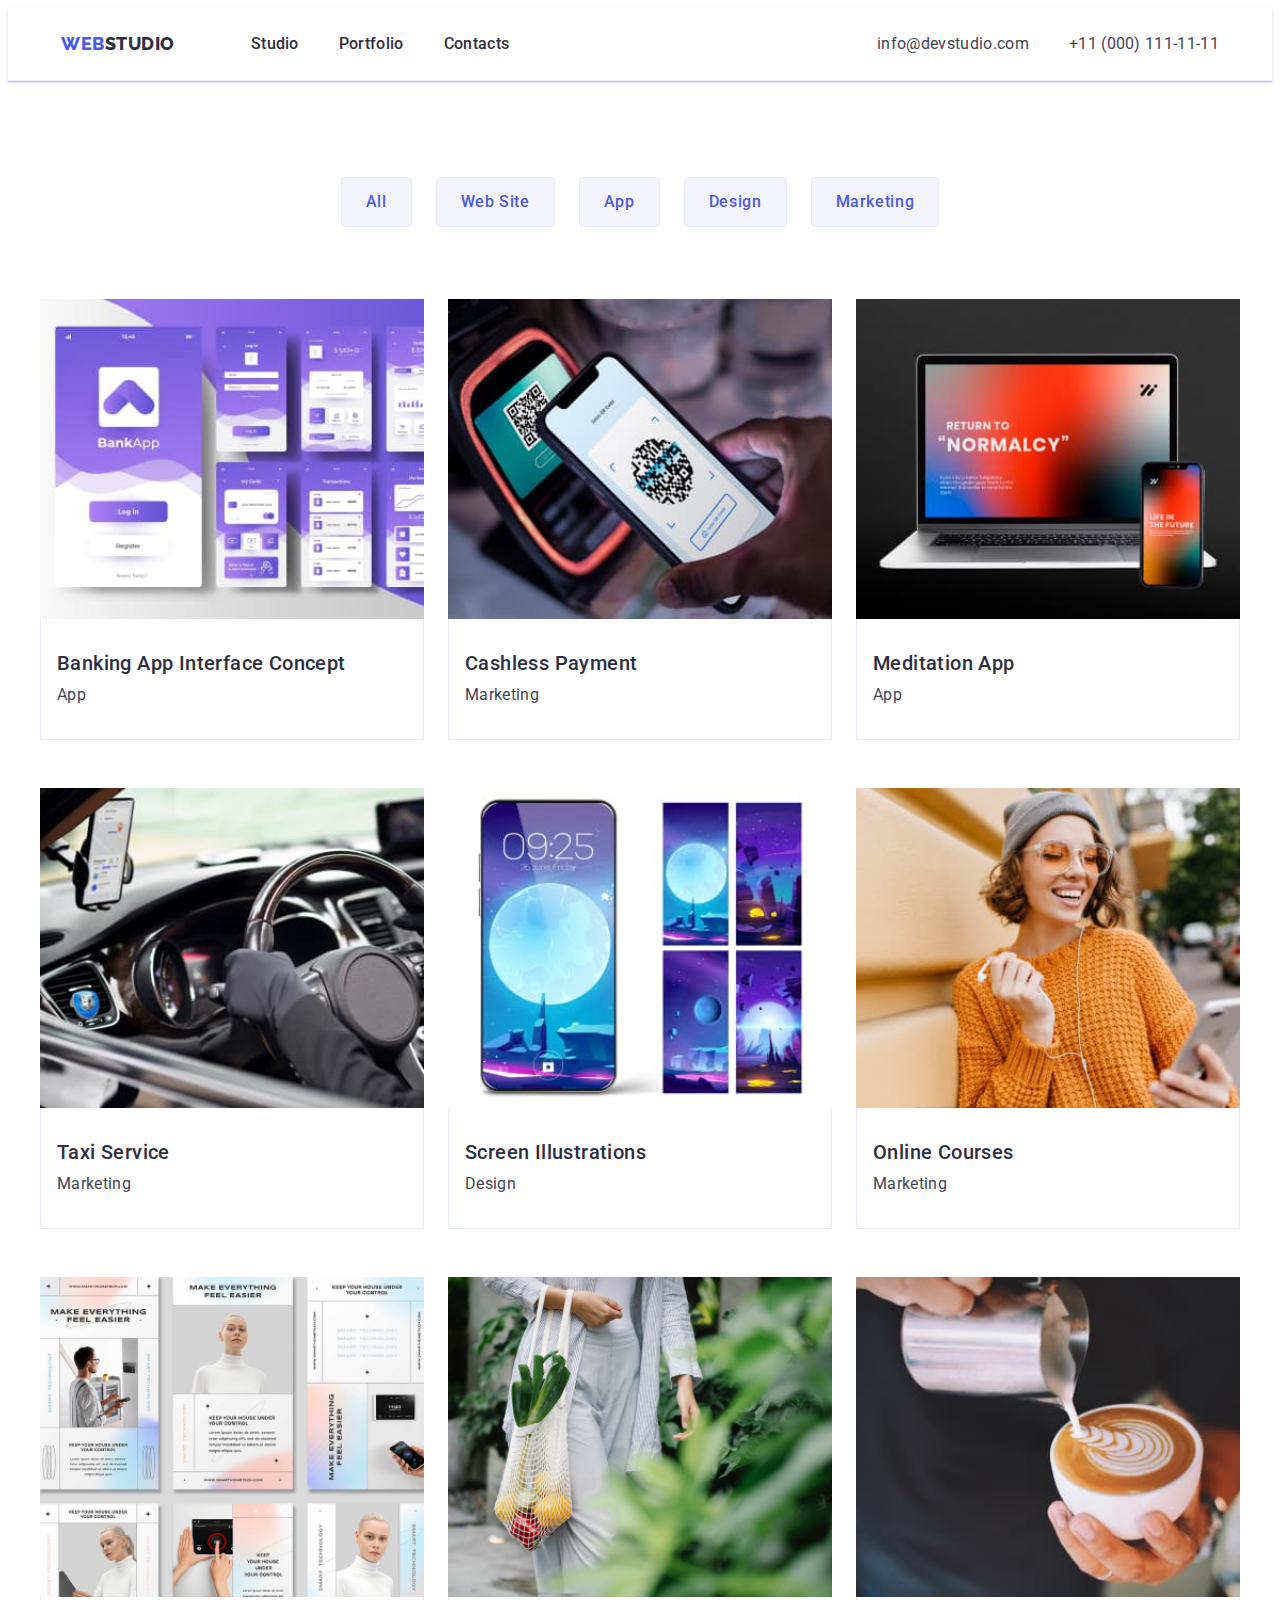
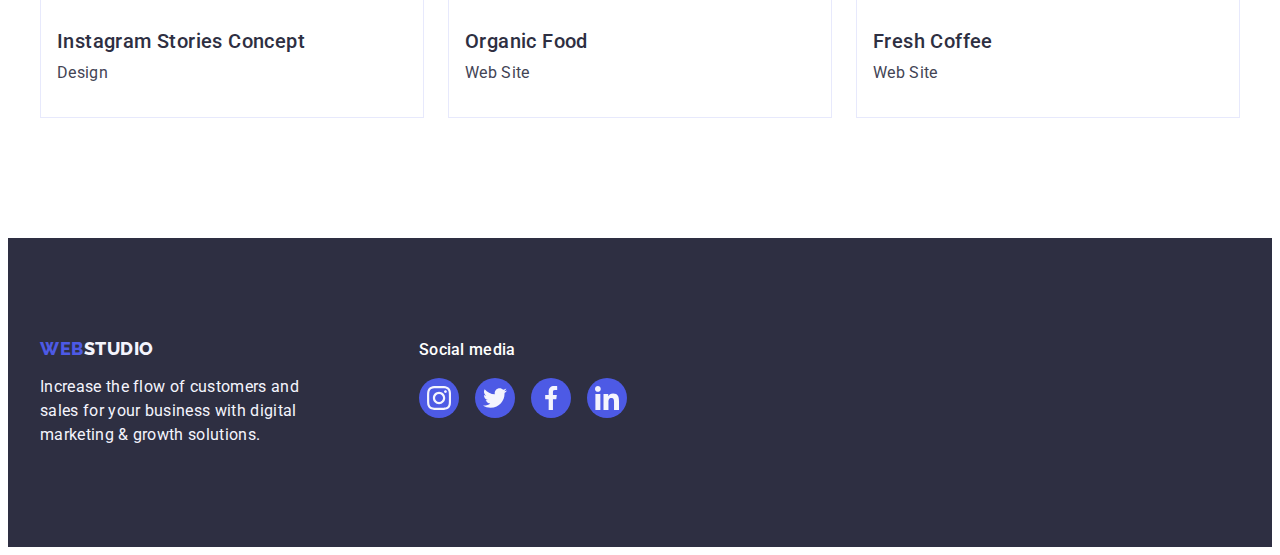
==== portfolio.html @ d41ec76f "new rep" ====
<!DOCTYPE html>
<html lang="en">
  <head>
    <meta charset="UTF-8" />
    <meta http-equiv="X-UA-Compatible" content="IE=edge" />
    <meta name="viewport" content="width=device-width, initial-scale=1.0" />
    <title>Portfolio</title>
    <link rel="preconnect" href="https://fonts.googleapis.com" />
    <link rel="preconnect" href="https://fonts.gstatic.com" crossorigin />
    <link
      href="https://fonts.googleapis.com/css2?family=Raleway:wght@800&family=Roboto:wght@400;500;700&display=swap"
      rel="stylesheet"
    />
    <link
      rel="stylesheet"
      href="https://cdnjs.cloudflare.com/ajax/libs/modern-normalize/2.0.0/modern-normalize.min.css"
      integrity="sha512-4xo8blKMVCiXpTaLzQSLSw3KFOVPWhm/TRtuPVc4WG6kUgjH6J03IBuG7JZPkcWMxJ5huwaBpOpnwYElP/m6wg=="
      crossorigin="anonymous"
      referrerpolicy="no-referrer"
    />
    <link rel="stylesheet" href="./css/styles.css" />
  </head>
  <body>
    <header class="header">
      <div class="container header-container">
        <nav class="nav">
          <a class="header-logo link" href="./index.html"
            >Web<span class="header-logo-text">Studio</span></a
          >
          <ul class="nav-list list">
            <li class="nav-item">
              <a class="nav-link link" href="./index.html">Studio</a>
            </li>
            <li class="nav-item">
              <a class="nav-link link" href="./portfolio.html">Portfolio</a>
            </li>
            <li class="nav-item">
              <a class="nav-link link" href="">Contacts</a>
            </li>
          </ul>
        </nav>
        <address class="header-address">
          <ul class="header-contacts list">
            <li class="nav-item">
              <a class="nav-contact link" href="mailto:info@devstudio.com"
                >info@devstudio.com</a
              >
            </li>
            <li class="nav-item">
              <a class="nav-contact link" href="tel:+110001111111"
                >+11 (000) 111-11-11</a
              >
            </li>
          </ul>
        </address>
      </div>
    </header>

    <main>
      <section class="portfolio">
        <div class="container">
          <h1 class="title-main" hidden>Portfolio</h1>
          <!--Прихований заголовок-->
          <!-- FILTERS -->
          <ul class="filters-list list">
            <li class="filers-item">
              <button class="filters-button" type="button">All</button>
            </li>
            <li>
              <button class="filters-button" type="button">Web Site</button>
            </li>
            <li>
              <button class="filters-button" type="button">App</button>
            </li>
            <li>
              <button class="filters-button" type="button">Design</button>
            </li>
            <li>
              <button class="filters-button" type="button">Marketing</button>
            </li>
          </ul>

          <!-- PORTFOLIO SECTION -->
          <ul class="portfolio-list list">
            <li class="portfolio-item">
              <a class="portfolio-link link" href="">
                <img
                  src="./images/portfolio/banking-app-img.jpg"
                  alt="Banking App Interface Concept
 image"
                  width="360"
                  height="300"
                  class="portfolio-pic"
                />
                <div class="portfolio-text">
                  <h2 class="portfolio-subtitle">
                    Banking App Interface Concept
                  </h2>
                  <p class="item-description">App</p>
                </div>
              </a>
            </li>

            <li class="portfolio-item">
              <a class="portfolio-link link" href="">
                <img
                  src="./images/portfolio/cashless-img.jpg"
                  alt="Cashless Payments image"
                  width="360"
                  height="300"
                  class="portfolio-pic"
                />
                <div class="portfolio-text">
                  <h2 class="portfolio-subtitle">Cashless Payment</h2>
                  <p class="item-description">Marketing</p>
                </div>
              </a>
            </li>
            <li class="portfolio-item">
              <a class="portfolio-link link" href="">
                <img
                  src="./images/portfolio/meditation-img.jpg"
                  alt="Meditation App image"
                  width="360"
                  height="300"
                  class="portfolio-pic"
                />
                <div class="portfolio-text">
                  <h2 class="portfolio-subtitle">Meditation App</h2>
                  <p class="item-description">App</p>
                </div>
              </a>
            </li>

            <!-- PORTFOLIO SECTION 2 -->

            <li class="portfolio-item">
              <a class="portfolio-link link" href="">
                <img
                  src="./images/portfolio/taxi-img.jpg"
                  alt="Taxi Service image"
                  width="360"
                  height="300"
                  class="portfolio-pic"
                />
                <div class="portfolio-text">
                  <h2 class="portfolio-subtitle">Taxi Service</h2>
                  <p class="item-description">Marketing</p>
                </div>
              </a>
            </li>
            <li class="portfolio-item">
              <a class="portfolio-link link" href="">
                <img
                  src="./images/portfolio/illustrations-img.jpg"
                  alt="Screen Illustrations image"
                  width="360"
                  height="300"
                  class="portfolio-pic"
                />
                <div class="portfolio-text">
                  <h2 class="portfolio-subtitle">Screen Illustrations</h2>
                  <p class="item-description">Design</p>
                </div>
              </a>
            </li>
            <li class="portfolio-item">
              <a class="portfolio-link link" href="">
                <img
                  src="./images/portfolio/courses-img.jpg"
                  alt="Online Courses image"
                  width="360"
                  height="300"
                  class="portfolio-pic"
                />
                <div class="portfolio-text">
                  <h2 class="portfolio-subtitle">Online Courses</h2>
                  <p class="item-description">Marketing</p>
                </div>
              </a>
            </li>

            <!-- PORTFOLIO SECTION 3 -->

            <li class="portfolio-item">
              <a class="portfolio-link link" href="">
                <img
                  src="./images/portfolio/instastories-img.jpg"
                  alt="Instagram Stories Concept image"
                  width="360"
                  height="300"
                  class="portfolio-pic"
                />
                <div class="portfolio-text">
                  <h2 class="portfolio-subtitle">Instagram Stories Concept</h2>
                  <p class="item-description">Design</p>
                </div>
              </a>
            </li>
            <li class="portfolio-item">
              <a class="portfolio-link link" href="">
                <img
                  src="./images/portfolio/organic-food.jpg"
                  alt="Organic Food img"
                  width="360"
                  height="300"
                  class="portfolio-pic"
                />
                <div class="portfolio-text">
                  <h2 class="portfolio-subtitle">Organic Food</h2>
                  <p class="item-description">Web Site</p>
                </div>
              </a>
            </li>
            <li class="portfolio-item">
              <a class="portfolio-link link" href="">
                <img
                  src="./images/portfolio/coffee-img.jpg"
                  alt="Fresh Coffee image"
                  width="360"
                  height="300"
                  class="portfolio-pic"
                />
                <div class="portfolio-text">
                  <h2 class="portfolio-subtitle">Fresh Coffee</h2>
                  <p class="item-description">Web Site</p>
                </div>
              </a>
            </li>
          </ul>
        </div>
      </section>
    </main>
    <footer class="footer">
      <div class="container footer-container">
        <div class="footer-logo-area">
          <a href="./index.html" class="footer-logo link"
            >Web<span class="footer-logo-text">Studio</span></a
          >
          <p class="footer-description">
            Increase the flow of customers and <br />
            sales for your business with digital <br />
            marketing & growth solutions.
          </p>
        </div>
        <div class="footer-social-media">
          <p class="footer-social-subtitle">Social media</p>
          <ul class="footer-social-list list">
            <li class="social-media-item">
              <a
                href="#"
                class="footer-social-link link"
                rel="noopener noreferrer"
              >
                <svg class="footer-social-icon" width="24" height="24">
                  <use href="./images/icons.svg#icon-instagram"></use>
                </svg>
              </a>
            </li>
            <li class="social-media-item">
              <a
                href="#"
                class="footer-social-link link"
                rel="noopener noreferrer"
              >
                <svg class="footer-social-icon" width="24" height="24">
                  <use href="./images/icons.svg#icon-twitter"></use>
                </svg>
              </a>
            </li>
            <li class="social-media-item">
              <a
                href="#"
                class="footer-social-link link"
                rel="noopener noreferrer"
              >
                <svg class="footer-social-icon" width="24" height="24">
                  <use href="./images/icons.svg#icon-facebook"></use>
                </svg>
              </a>
            </li>
            <li class="social-media-item">
              <a
                href="#"
                class="footer-social-link link"
                rel="noopener noreferrer"
              >
                <svg class="footer-social-icon" width="24" height="24">
                  <use href="./images/icons.svg#icon-linkedin"></use>
                </svg>
              </a>
            </li>
          </ul>
        </div>
      </div>
    </footer>
  </body>
</html>
---- css/styles.css ----
:root {
  --color-white: #f4f4fd;
}

body {
  font-family: "Roboto", sans-serif;
  color: #434455;
  background-color: #ffffff;
}

.container {
  width: 1200px;
  padding-left: 15px;
  padding-right: 15px;
  margin: 0 auto;
}

.link {
  text-decoration: none;
}

.list {
  list-style: none;
}

.visually-hidden {
  position: absolute;
  width: 1px;
  height: 1px;
  margin: -1px;
  border: 0;
  padding: 0;
  white-space: nowrap;
  clip-path: inset(100%);
  clip: rect(0 0 0 0);
  overflow: hidden;
}

/* HEADER */
.header {
  background-color: #ffffff;
  display: flex;
  justify-content: center;
  border-bottom: 1px solid #e7e9fc;
  box-shadow: 0px 2px 1px rgba(46, 47, 66, 0.08),
    0px 1px 1px rgba(46, 47, 66, 0.16), 0px 1px 6px rgba(46, 47, 66, 0.08);
}

.header-container {
  display: flex;
  justify-content: space-between;
  align-items: center;
  width: 1158px;
}

.nav {
  display: flex;
  align-items: center;
}

.nav-item {
  margin-top: 24px;
  margin-bottom: 24px;
}

.nav-link {
  font-family: "Roboto", sans-serif;
  font-style: normal;
  font-weight: 500;
  font-size: 16px;
  line-height: 1.5;
  letter-spacing: 0.02em;
  color: #2e2f42;
  padding-top: 24px;
  padding-bottom: 24px;
}

.nav-link:hover,
.nav-link:focus {
  color: #404bbf;
}

.nav-list {
  display: flex;
  gap: 40px;
}
.header-logo {
  font-family: "Raleway", sans-serif;
  font-weight: 800;
  font-size: 18px;
  line-height: 1.17;
  display: flex;
  align-items: center;
  letter-spacing: 0.03em;
  color: #4d5ae5;
  text-transform: uppercase;
  margin-right: 76px;
}

.header-logo-text {
  color: #2e2f42;
}

.nav-contact {
  font-family: "Roboto", sans-serif;
  font-style: normal;
  font-weight: 400;
  font-size: 16px;
  line-height: 1.5;
  letter-spacing: 0.02em;
  color: #434455;
}

.nav-contact:hover,
.nav-contact:focus {
  color: #404bbf;
}

.header-address {
  font-style: normal;
}

.header-contacts {
  display: flex;
  gap: 40px;
}

/* HERO */

.order-button {
  min-width: 169px;
  height: 56px;
  font-family: "Roboto", sans-serif;
  font-weight: 500;
  font-size: 16px;
  line-height: 1.5;
  letter-spacing: 0.04em;
  color: #ffffff;
  cursor: pointer;
  background-color: #4d5ae5;
  border-radius: 4px;
  box-shadow: 0px 4px 4px rgba(0, 0, 0, 0.15);
  border: 0px;
  display: block;
  justify-content: center;
  align-items: center;
  margin-top: 48px;
}

.order-button:hover,
.order-button:focus {
  background-color: #404bbf;
}

.hero {
  padding-top: 188px;
  padding-bottom: 188px;
  background-image: linear-gradient(
      rgba(46, 47, 66, 0.7),
      rgba(46, 47, 66, 0.7)
    ),
    url(../images/bg-image.jpg);
  background-repeat: no-repeat;
  background-position: center;
  background-size: cover;
  max-width: 1440px;
  margin: 0 auto;
}

.title-main {
  font-family: "Roboto", sans-serif;
  font-weight: 700;
  font-size: 56px;
  line-height: 1.07;
  text-align: center;
  letter-spacing: 0.02em;
  color: #ffffff;
  margin: 0 auto;
  max-width: 496px;
}

.hero-container {
  display: flex;
  flex-direction: column;
  align-items: center;
}

/* STUDIO */

.icon-area {
  display: flex;
  justify-content: center;
  align-items: center;
  height: 112px;
  width: 100%;
  background-color: #f4f4fd;
  margin-bottom: 8px;
  border-radius: 4px;
}

.title-block {
  font-family: "Roboto", sans-serif;
  font-weight: 700;
  font-size: 36px;
  line-height: 1.11;
  text-align: center;
  letter-spacing: 0.02em;
  text-transform: capitalize;
  color: #2e2f42;
  margin-bottom: 72px;
}

.item-subltitle {
  font-family: "Roboto", sans-serif;
  font-weight: 500;
  font-size: 20px;
  line-height: 1.2;
  letter-spacing: 0.02em;
  color: #2e2f42;
}

.item-description {
  font-family: "Roboto", sans-serif;
  font-weight: 400;
  font-size: 16px;
  line-height: 1.5;
  letter-spacing: 0.02em;
  color: #434455;
}

.studio {
  padding-top: 120px;
  padding-bottom: 120px;
}

.studio-list {
  display: flex;
  gap: 24px;
}

.studio-item {
  width: calc((100% - 72px) / 4);
}

.studio-item .item-subltitle {
  margin-bottom: 8px;
}

/* SERVICES */

.services {
  background-color: #ffffff;
  padding-bottom: 120px;
}

.services-list {
  display: flex;
  gap: 24px;
}

.services-img {
  width: calc((100% - 48px) / 3);
  border: 1px solid #e7e9fc;
}

/* CONTACTS */

.contacts {
  background-color: #f4f4fd;
  padding-top: 120px;
  padding-bottom: 120px;
}

.contacts-item {
  background-color: #ffffff;
  display: flex;
  flex-direction: column;
  box-shadow: 0px 1px 6px rgba(46, 47, 66, 0.08),
    0px 1px 1px rgba(46, 47, 66, 0.16), 0px 2px 1px rgba(46, 47, 66, 0.08);
  border-radius: 0px 0px 4px 4px;
}

.contacts-list {
  display: flex;
  gap: 24px;
}

.item-text {
  padding-top: 32px;
  padding-bottom: 32px;
  padding-left: 16px;
  padding-right: 16px;
  display: flex;
  flex-direction: column;
  align-items: center;
}

.item-text .item-subltitle {
  margin-bottom: 8px;
  text-align: center;
}

.item-text .item-description {
  margin-bottom: 8px;
}

.item-text .item-description {
  text-align: center;
}

.social-media-list {
  display: flex;
  justify-content: center;
  gap: 24px;
}

.footer-social-list {
  display: flex;
  justify-content: center;
  gap: 16px;
}

.social-media-link {
  display: flex;
  justify-content: center;
  align-items: center;
  width: 40px;
  height: 40px;
  border-radius: 50%;
  background-color: #4d5ae5;
}

.social-media-link:hover,
.social-media-link:focus {
  background-color: #404bbf;
}

.social-media-icon {
  fill: var(--color-white);
}

/* customers */

.customers {
  background-color: #ffffff;
  padding-top: 120px;
  padding-bottom: 120px;
}

.customers-list {
  display: flex;
  gap: 24px;
}

.customers-item {
  width: calc((100% - 120px) / 6);
  height: 88px;
  border-width: 1px;
}

.customers-link {
  width: 100%;
  height: 100%;
  border: 1px solid #8e8f99;
  border-radius: 4px;
  align-items: center;
  justify-content: center;
  border-radius: зі значенням 4px;
  display: flex;
  color: #8e8f99;
}

.customers-icon {
  fill: currentColor;
}

.customers-link:hover,
.customers-link:focus {
  color: #404bbf;
  border-color: #404bbf;
}

/* FOOTER */

.footer {
  background-color: #2e2f42;
  padding-top: 100px;
  padding-bottom: 100px;
}

.footer-container {
  display: flex;
  align-items: baseline;
}

.footer-logo-area {
  margin-right: 120px;
}

.footer-description {
  font-family: "Roboto", sans-serif;
  font-weight: 400;
  font-size: 16px;
  line-height: 1.5;
  letter-spacing: 0.02em;
  color: #f4f4fd;
}

.footer-logo {
  font-family: "Raleway", sans-serif;
  font-weight: 800;
  font-size: 18px;
  line-height: 1.17;
  display: flex;
  align-items: center;
  letter-spacing: 0.03em;
  color: #4d5ae5;
  text-transform: uppercase;
  margin-bottom: 16px;
  display: inline-block;
}

.footer-logo-text {
  color: #f4f4fd;
}

.footer-social-media {
  display: block;
  width: 208px;
}

.footer-social-subtitle {
  font-family: "Roboto", sans-serif;
  font-weight: 500;
  font-size: 16px;
  line-height: 1.5;
  letter-spacing: 0.02em;
  color: #ffffff;
  margin-bottom: 16px;
}

.footer-social-icon {
  fill: var(--color-white);
}

.footer-social-link {
  display: flex;
  justify-content: center;
  align-items: center;
  width: 40px;
  height: 40px;
  border-radius: 50%;
  background-color: #4d5ae5;
}

.footer-social-link:hover,
.footer-social-link:focus {
  background-color: #31d0aa;
}

/* PORTFOLIO */

.portfolio {
  padding-top: 96px;
  padding-bottom: 120px;
}

.filters-button {
  font-family: "Roboto", sans-serif;
  font-weight: 500;
  font-size: 16px;
  line-height: 1.5;
  display: flex;
  align-items: center;
  letter-spacing: 0.04em;
  color: #4d5ae5;
  cursor: pointer;
  background-color: #f4f4fd;
  padding: 12px 24px;
  border: 1px solid #e7e9fc;
  border-radius: 4px;
}

.filters-button:hover,
.filters-button:focus {
  color: #ffffff;
  background-color: #404bbf;
  box-shadow: 0px 3px 1px rgba(0, 0, 0, 0.1), 0px 2px 1px rgba(0, 0, 0, 0.08),
    0px 2px 2px rgba(0, 0, 0, 0.12);
  border: 1px solid transparent;
}

.filters-list {
  display: flex;
  justify-content: center;
  gap: 24px;
  margin-bottom: 72px;
}

.portfolio-subtitle {
  font-family: "Roboto", sans-serif;
  font-style: normal;
  font-weight: 500;
  font-size: 20px;
  line-height: 1.2;
  letter-spacing: 0.02em;
  color: #2e2f42;
  margin-bottom: 8px;
}

.portfolio-list {
  display: flex;
  flex-wrap: wrap;
}

.portfolio-link {
  display: block;
}

.portfolio-link:hover,
.portfolio-link:focus {
  box-shadow: 0px 1px 6px rgba(46, 47, 66, 0.08),
    0px 1px 1px rgba(46, 47, 66, 0.16), 0px 2px 1px rgba(46, 47, 66, 0.08);
}

.portfolio-item {
  margin-right: 24px;
  margin-bottom: 48px;
  width: calc((100% - 48px) / 3);
}

.portfolio-item:nth-child(3n) {
  margin-right: 0px;
}

.portfolio-item:nth-last-child(-n + 3) {
  margin-bottom: 0px;
  object-fit: cover;
}

.portfolio-text {
  padding: 32px 16px;
  border-bottom: 1px solid #e7e9fc;
  border-left: 1px solid #e7e9fc;
  border-right: 1px solid #e7e9fc;
}

ol,
ul {
  margin: 0;
  padding: 0;
}

p,
h1,
h2,
h3,
h4,
h5,
h6 {
  margin: 0;
}

img {
  display: block;
  width: 100%;
  height: auto;
}
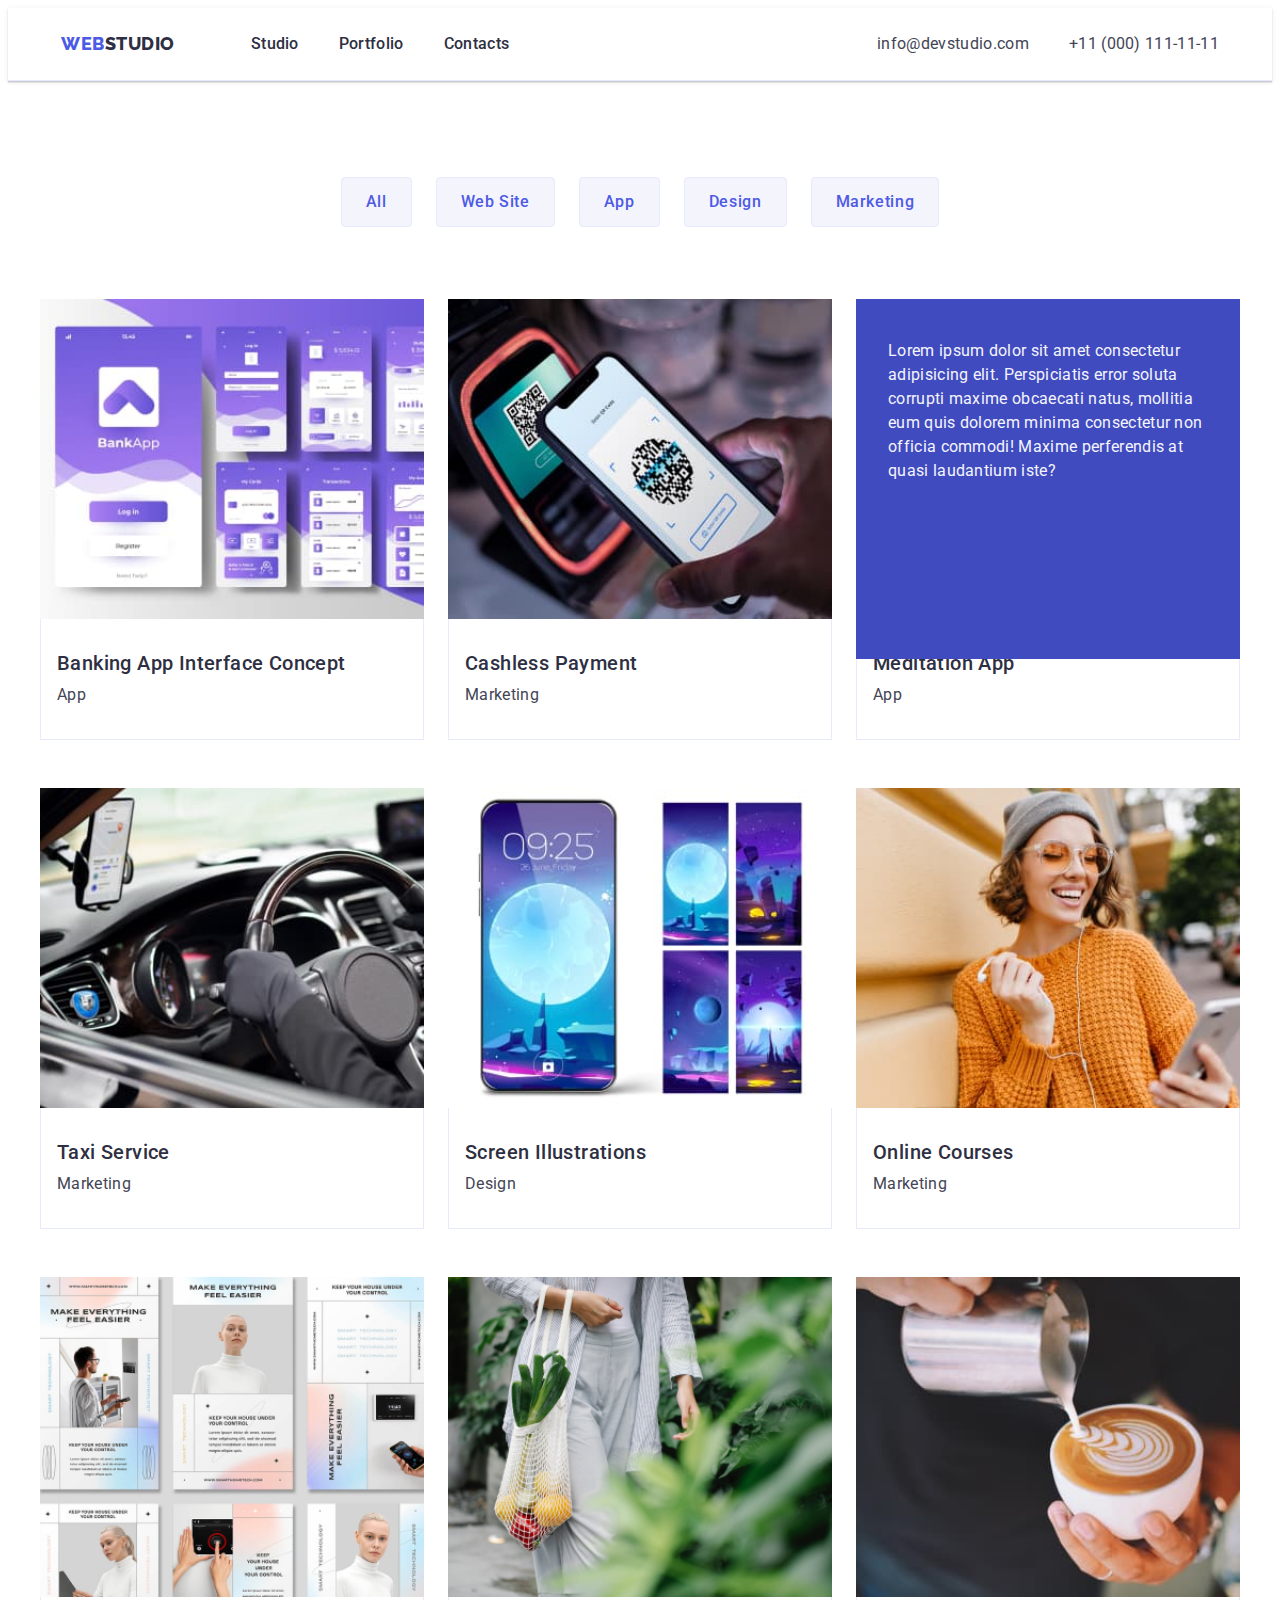
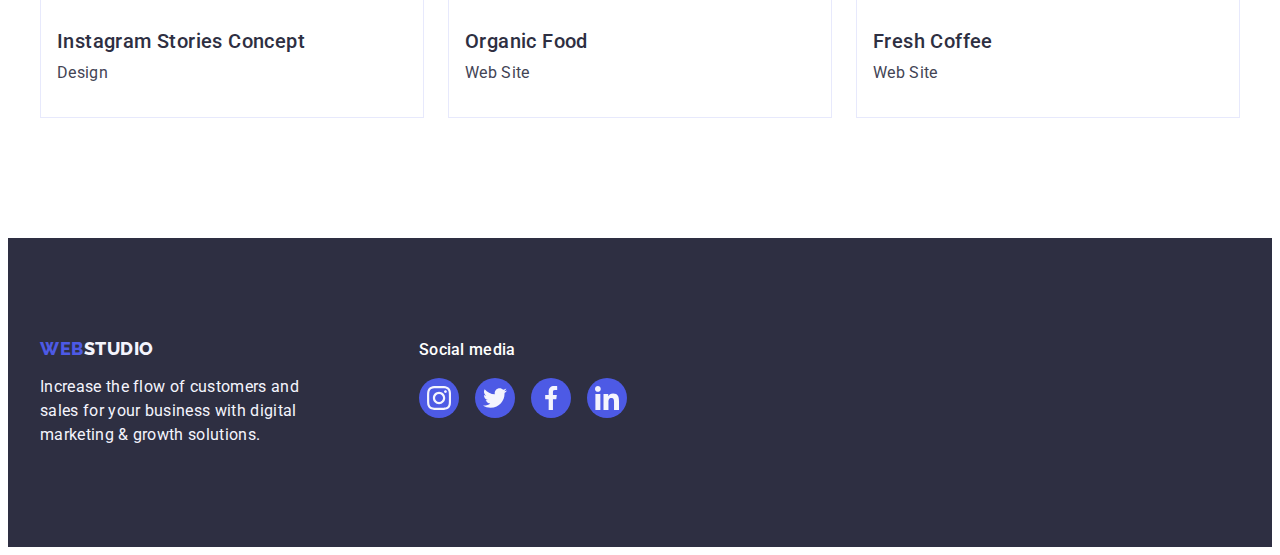
==== commit 03217461: "mod-5.2" ====
--- a/portfolio.html
+++ b/portfolio.html
@@ -118,13 +118,21 @@
             </li>
             <li class="portfolio-item">
               <a class="portfolio-link link" href="">
-                <img
-                  src="./images/portfolio/meditation-img.jpg"
-                  alt="Meditation App image"
-                  width="360"
-                  height="300"
-                  class="portfolio-pic"
-                />
+                <div class="portfolio-cover-wrap">
+                  <img
+                    src="./images/portfolio/meditation-img.jpg"
+                    alt="Meditation App image"
+                    width="360"
+                    height="300"
+                    class="portfolio-pic"
+                  />
+                  <p class="portfolio-cover-content">
+                    Lorem ipsum dolor sit amet consectetur adipisicing elit.
+                    Perspiciatis error soluta corrupti maxime obcaecati natus,
+                    mollitia eum quis dolorem minima consectetur non officia
+                    commodi! Maxime perferendis at quasi laudantium iste?
+                  </p>
+                </div>
                 <div class="portfolio-text">
                   <h2 class="portfolio-subtitle">Meditation App</h2>
                   <p class="item-description">App</p>
--- a/css/styles.css
+++ b/css/styles.css
@@ -73,6 +73,7 @@
   color: #2e2f42;
   padding-top: 24px;
   padding-bottom: 24px;
+  position: relative;
 }
 
 .nav-link:hover,
@@ -84,6 +85,25 @@
   display: flex;
   gap: 40px;
 }
+
+.nav-link::after {
+  content: "";
+  position: absolute;
+  left: 0;
+  bottom: 0;
+  width: 100%;
+  height: 4px;
+  border-radius: 2px;
+  background-color: #404bbf;
+  transform: scaleX(0);
+  transition: transform 0.5s ease-out;
+}
+
+.nav-link:hover::after,
+.nav-link:focus::after {
+  transform: scaleX(1);
+}
+
 .header-logo {
   font-family: "Raleway", sans-serif;
   font-weight: 800;
@@ -513,6 +533,26 @@
   flex-wrap: wrap;
 }
 
+.portfolio-cover-wrap {
+  position: relative;
+}
+
+.portfolio-cover-content {
+  font-family: "Roboto", sans-serif;
+  font-weight: 400;
+  font-size: 16px;
+  line-height: 1.5;
+  letter-spacing: 0.02em;
+  color: #f4f4fd;
+  position: absolute;
+  top: 0;
+  height: 100%;
+  padding-top: 40px;
+  padding-left: 32px;
+  padding-right: 32px;
+  background-color: #404bbf;
+}
+
 .portfolio-link {
   display: block;
 }
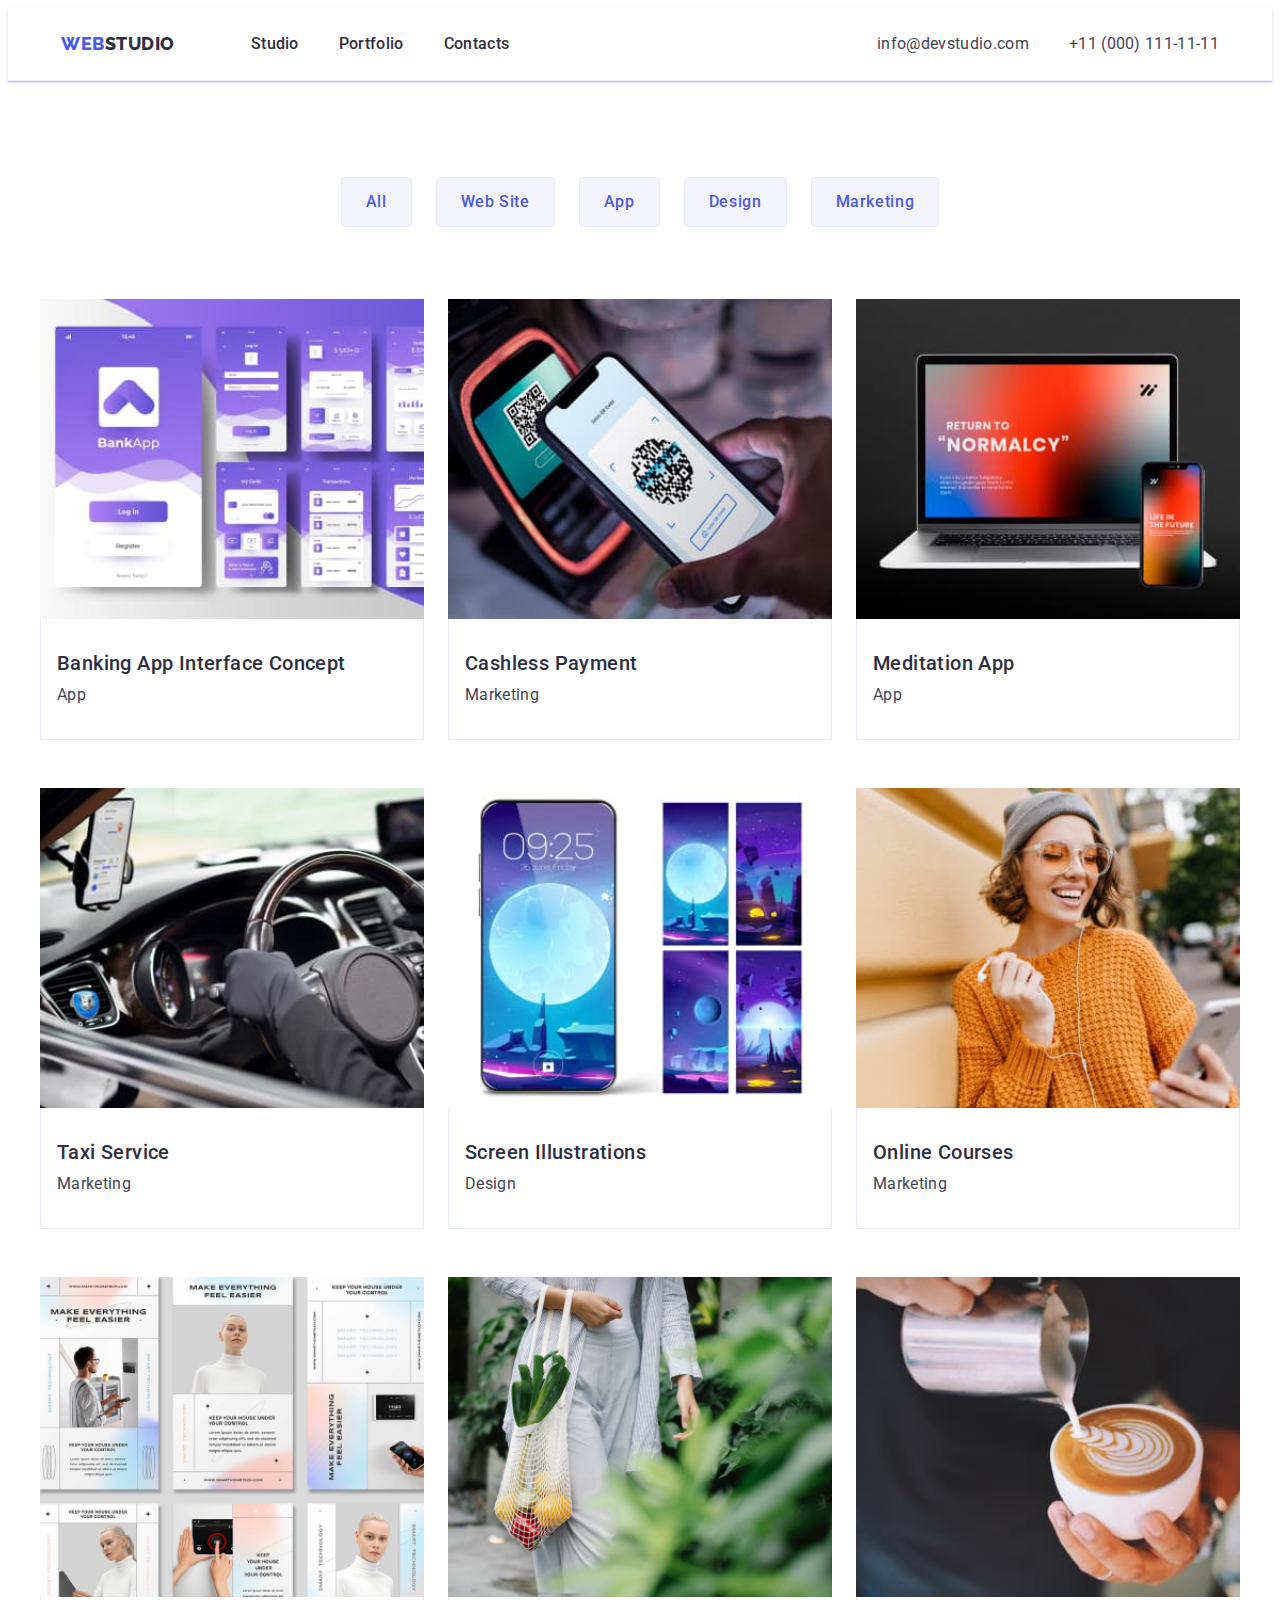
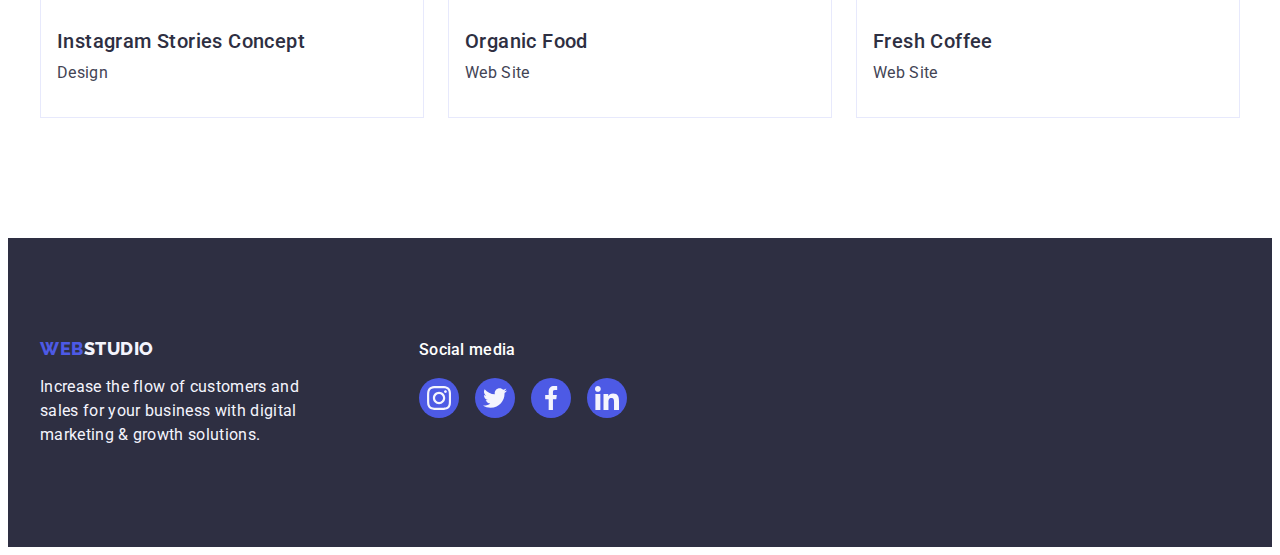
==== commit 2b76a9d8: "mod-5.3" ====
--- a/portfolio.html
+++ b/portfolio.html
@@ -84,14 +84,21 @@
           <ul class="portfolio-list list">
             <li class="portfolio-item">
               <a class="portfolio-link link" href="">
-                <img
-                  src="./images/portfolio/banking-app-img.jpg"
-                  alt="Banking App Interface Concept
- image"
-                  width="360"
-                  height="300"
-                  class="portfolio-pic"
-                />
+                <div class="portfolio-cover-wrap">
+                  <img
+                    src="./images/portfolio/banking-app-img.jpg"
+                    alt="Banking App Interface Concept
+   image"
+                    width="360"
+                    height="300"
+                    class="portfolio-pic"
+                  />
+                  <p class="portfolio-cover-content">
+                    14 Stylish and User-Friendly App Design Concepts · Task
+                    Manager App · Calorie Tracker App · Exotic Fruit Ecommerce
+                    App · Cloud Storage App
+                  </p>
+                </div>
                 <div class="portfolio-text">
                   <h2 class="portfolio-subtitle">
                     Banking App Interface Concept
@@ -103,13 +110,20 @@
 
             <li class="portfolio-item">
               <a class="portfolio-link link" href="">
-                <img
-                  src="./images/portfolio/cashless-img.jpg"
-                  alt="Cashless Payments image"
-                  width="360"
-                  height="300"
-                  class="portfolio-pic"
-                />
+                <div class="portfolio-cover-wrap">
+                  <img
+                    src="./images/portfolio/cashless-img.jpg"
+                    alt="Cashless Payments image"
+                    width="360"
+                    height="300"
+                    class="portfolio-pic"
+                  />
+                  <p class="portfolio-cover-content">
+                    14 Stylish and User-Friendly App Design Concepts · Task
+                    Manager App · Calorie Tracker App · Exotic Fruit Ecommerce
+                    App · Cloud Storage App
+                  </p>
+                </div>
                 <div class="portfolio-text">
                   <h2 class="portfolio-subtitle">Cashless Payment</h2>
                   <p class="item-description">Marketing</p>
@@ -127,10 +141,9 @@
                     class="portfolio-pic"
                   />
                   <p class="portfolio-cover-content">
-                    Lorem ipsum dolor sit amet consectetur adipisicing elit.
-                    Perspiciatis error soluta corrupti maxime obcaecati natus,
-                    mollitia eum quis dolorem minima consectetur non officia
-                    commodi! Maxime perferendis at quasi laudantium iste?
+                    14 Stylish and User-Friendly App Design Concepts · Task
+                    Manager App · Calorie Tracker App · Exotic Fruit Ecommerce
+                    App · Cloud Storage App
                   </p>
                 </div>
                 <div class="portfolio-text">
@@ -144,13 +157,20 @@
 
             <li class="portfolio-item">
               <a class="portfolio-link link" href="">
-                <img
-                  src="./images/portfolio/taxi-img.jpg"
-                  alt="Taxi Service image"
-                  width="360"
-                  height="300"
-                  class="portfolio-pic"
-                />
+                <div class="portfolio-cover-wrap">
+                  <img
+                    src="./images/portfolio/taxi-img.jpg"
+                    alt="Taxi Service image"
+                    width="360"
+                    height="300"
+                    class="portfolio-pic"
+                  />
+                  <p class="portfolio-cover-content">
+                    14 Stylish and User-Friendly App Design Concepts · Task
+                    Manager App · Calorie Tracker App · Exotic Fruit Ecommerce
+                    App · Cloud Storage App
+                  </p>
+                </div>
                 <div class="portfolio-text">
                   <h2 class="portfolio-subtitle">Taxi Service</h2>
                   <p class="item-description">Marketing</p>
@@ -159,13 +179,20 @@
             </li>
             <li class="portfolio-item">
               <a class="portfolio-link link" href="">
-                <img
-                  src="./images/portfolio/illustrations-img.jpg"
-                  alt="Screen Illustrations image"
-                  width="360"
-                  height="300"
-                  class="portfolio-pic"
-                />
+                <div class="portfolio-cover-wrap">
+                  <img
+                    src="./images/portfolio/illustrations-img.jpg"
+                    alt="Screen Illustrations image"
+                    width="360"
+                    height="300"
+                    class="portfolio-pic"
+                  />
+                  <p class="portfolio-cover-content">
+                    14 Stylish and User-Friendly App Design Concepts · Task
+                    Manager App · Calorie Tracker App · Exotic Fruit Ecommerce
+                    App · Cloud Storage App
+                  </p>
+                </div>
                 <div class="portfolio-text">
                   <h2 class="portfolio-subtitle">Screen Illustrations</h2>
                   <p class="item-description">Design</p>
@@ -174,13 +201,20 @@
             </li>
             <li class="portfolio-item">
               <a class="portfolio-link link" href="">
-                <img
-                  src="./images/portfolio/courses-img.jpg"
-                  alt="Online Courses image"
-                  width="360"
-                  height="300"
-                  class="portfolio-pic"
-                />
+                <div class="portfolio-cover-wrap">
+                  <img
+                    src="./images/portfolio/courses-img.jpg"
+                    alt="Online Courses image"
+                    width="360"
+                    height="300"
+                    class="portfolio-pic"
+                  />
+                  <p class="portfolio-cover-content">
+                    14 Stylish and User-Friendly App Design Concepts · Task
+                    Manager App · Calorie Tracker App · Exotic Fruit Ecommerce
+                    App · Cloud Storage App
+                  </p>
+                </div>
                 <div class="portfolio-text">
                   <h2 class="portfolio-subtitle">Online Courses</h2>
                   <p class="item-description">Marketing</p>
@@ -192,13 +226,20 @@
 
             <li class="portfolio-item">
               <a class="portfolio-link link" href="">
-                <img
-                  src="./images/portfolio/instastories-img.jpg"
-                  alt="Instagram Stories Concept image"
-                  width="360"
-                  height="300"
-                  class="portfolio-pic"
-                />
+                <div class="portfolio-cover-wrap">
+                  <img
+                    src="./images/portfolio/instastories-img.jpg"
+                    alt="Instagram Stories Concept image"
+                    width="360"
+                    height="300"
+                    class="portfolio-pic"
+                  />
+                  <p class="portfolio-cover-content">
+                    14 Stylish and User-Friendly App Design Concepts · Task
+                    Manager App · Calorie Tracker App · Exotic Fruit Ecommerce
+                    App · Cloud Storage App
+                  </p>
+                </div>
                 <div class="portfolio-text">
                   <h2 class="portfolio-subtitle">Instagram Stories Concept</h2>
                   <p class="item-description">Design</p>
@@ -207,13 +248,20 @@
             </li>
             <li class="portfolio-item">
               <a class="portfolio-link link" href="">
-                <img
-                  src="./images/portfolio/organic-food.jpg"
-                  alt="Organic Food img"
-                  width="360"
-                  height="300"
-                  class="portfolio-pic"
-                />
+                <div class="portfolio-cover-wrap">
+                  <img
+                    src="./images/portfolio/organic-food.jpg"
+                    alt="Organic Food img"
+                    width="360"
+                    height="300"
+                    class="portfolio-pic"
+                  />
+                  <p class="portfolio-cover-content">
+                    14 Stylish and User-Friendly App Design Concepts · Task
+                    Manager App · Calorie Tracker App · Exotic Fruit Ecommerce
+                    App · Cloud Storage App
+                  </p>
+                </div>
                 <div class="portfolio-text">
                   <h2 class="portfolio-subtitle">Organic Food</h2>
                   <p class="item-description">Web Site</p>
@@ -222,13 +270,20 @@
             </li>
             <li class="portfolio-item">
               <a class="portfolio-link link" href="">
-                <img
-                  src="./images/portfolio/coffee-img.jpg"
-                  alt="Fresh Coffee image"
-                  width="360"
-                  height="300"
-                  class="portfolio-pic"
-                />
+                <div class="portfolio-cover-wrap">
+                  <img
+                    src="./images/portfolio/coffee-img.jpg"
+                    alt="Fresh Coffee image"
+                    width="360"
+                    height="300"
+                    class="portfolio-pic"
+                  />
+                  <p class="portfolio-cover-content">
+                    14 Stylish and User-Friendly App Design Concepts · Task
+                    Manager App · Calorie Tracker App · Exotic Fruit Ecommerce
+                    App · Cloud Storage App
+                  </p>
+                </div>
                 <div class="portfolio-text">
                   <h2 class="portfolio-subtitle">Fresh Coffee</h2>
                   <p class="item-description">Web Site</p>
--- a/css/styles.css
+++ b/css/styles.css
@@ -74,6 +74,7 @@
   padding-top: 24px;
   padding-bottom: 24px;
   position: relative;
+  transition: color 250ms cubic-bezier(0.4, 0, 0.2, 1);
 }
 
 .nav-link:hover,
@@ -129,6 +130,7 @@
   line-height: 1.5;
   letter-spacing: 0.02em;
   color: #434455;
+  transition: color 250ms cubic-bezier(0.4, 0, 0.2, 1);
 }
 
 .nav-contact:hover,
@@ -165,6 +167,7 @@
   justify-content: center;
   align-items: center;
   margin-top: 48px;
+  transition: background-color 250ms cubic-bezier(0.4, 0, 0.2, 1);
 }
 
 .order-button:hover,
@@ -348,6 +351,7 @@
   height: 40px;
   border-radius: 50%;
   background-color: #4d5ae5;
+  transition: background-color 250ms cubic-bezier(0.4, 0, 0.2, 1);
 }
 
 .social-media-link:hover,
@@ -388,6 +392,8 @@
   border-radius: зі значенням 4px;
   display: flex;
   color: #8e8f99;
+  transition: border-color 250ms cubic-bezier(0.4, 0, 0.2, 1),
+    color 250ms cubic-bezier(0.4, 0, 0.2, 1);
 }
 
 .customers-icon {
@@ -471,6 +477,7 @@
   height: 40px;
   border-radius: 50%;
   background-color: #4d5ae5;
+  transition: background-color 250ms cubic-bezier(0.4, 0, 0.2, 1);
 }
 
 .footer-social-link:hover,
@@ -499,6 +506,9 @@
   padding: 12px 24px;
   border: 1px solid #e7e9fc;
   border-radius: 4px;
+  transition: color 250ms cubic-bezier(0.4, 0, 0.2, 1),
+    border 250ms cubic-bezier(0.4, 0, 0.2, 1),
+    box-shadow 250ms cubic-bezier(0.4, 0, 0.2, 1);
 }
 
 .filters-button:hover,
@@ -535,6 +545,7 @@
 
 .portfolio-cover-wrap {
   position: relative;
+  overflow: hidden;
 }
 
 .portfolio-cover-content {
@@ -551,6 +562,12 @@
   padding-left: 32px;
   padding-right: 32px;
   background-color: #404bbf;
+  transform: translateY(100%);
+  transition: transform 250ms cubic-bezier(0.4, 0, 0.2, 1);
+}
+
+.portfolio-item:hover .portfolio-cover-content {
+  transform: translateY(0);
 }
 
 .portfolio-link {
@@ -606,3 +623,54 @@
   width: 100%;
   height: auto;
 }
+
+.backdrop {
+  position: fixed;
+  width: 100%;
+  height: 100%;
+  background-color: rgba(46, 47, 66, 0.4);
+  top: 0;
+  transition: opacity 300ms linear, visibility 300ms linear;
+}
+
+.modal {
+  position: absolute;
+  top: 50%;
+  left: 50%;
+  transform: translate(-50%, -50%) scale(1);
+  transition: transform 300ms linear;
+  width: 500px;
+  min-height: 500px;
+  background-color: #ffffff;
+  border-radius: 5px;
+  padding: 30px;
+}
+
+.backdrop.is-hidden .modal {
+  transform: translate(-50%, -50%) scaleY(0);
+}
+
+.modal-close-icon {
+  fill: #2e2f42;
+}
+
+.modal-close {
+  width: 24px;
+  height: 24px;
+  border: 1px solid rgba(0, 0, 0, 0.1);
+  background-color: #e7e9fc;
+  border-radius: 50%;
+  margin-left: auto;
+  display: flex;
+  align-items: center;
+  justify-content: center;
+}
+
+
+.is-hidden {
+  visibility: none;
+  opacity: 0;
+  pointer-events: none;
+}
+
+
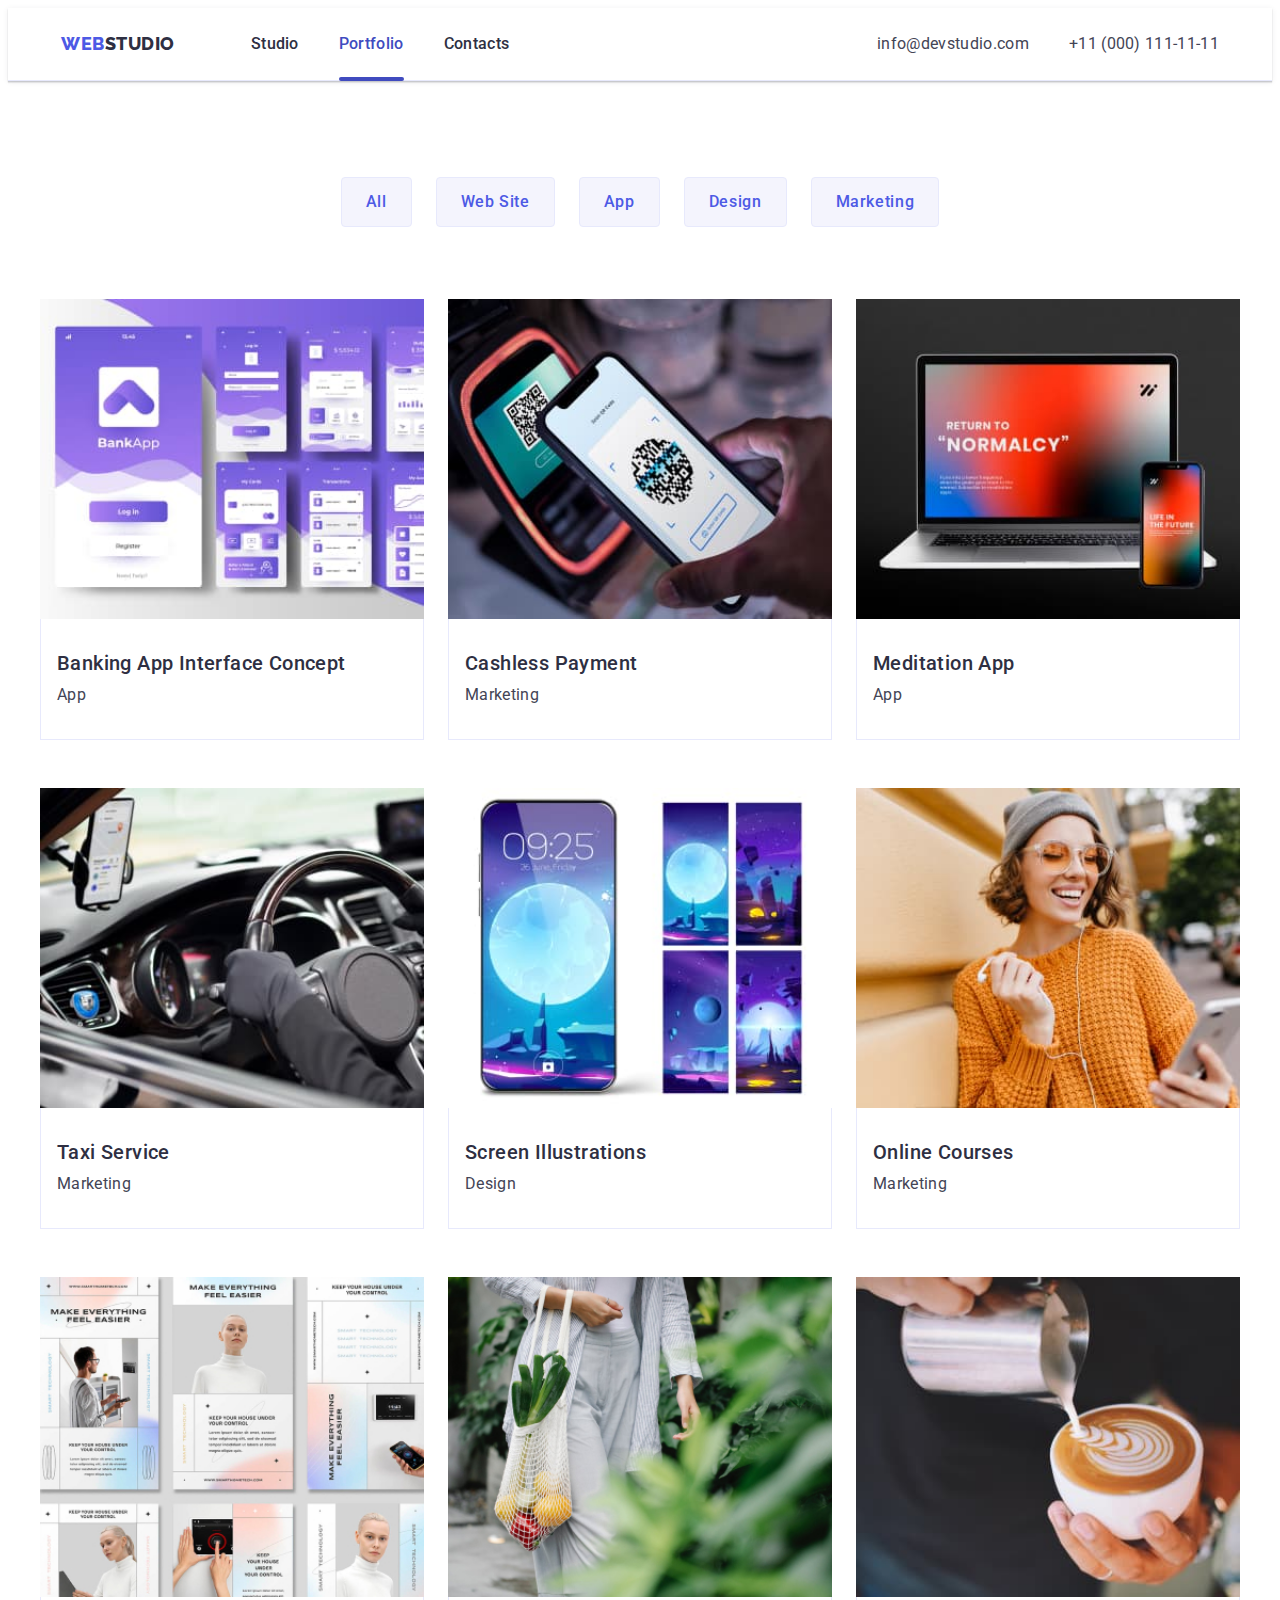
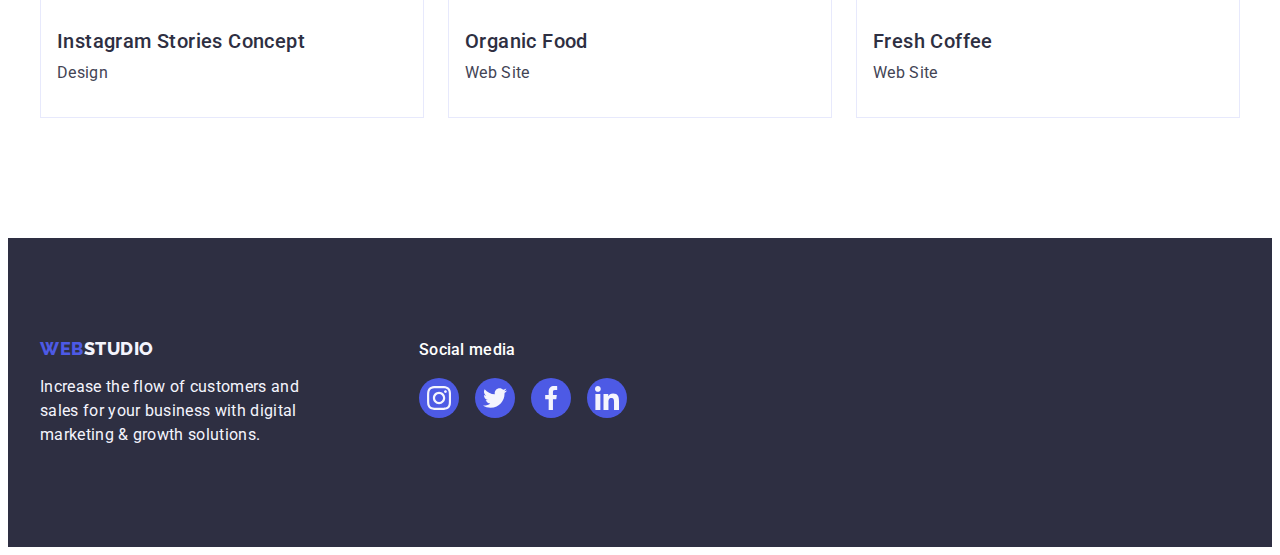
==== commit 40c7cb13: "mod-5.3.2" ====
--- a/portfolio.html
+++ b/portfolio.html
@@ -29,10 +29,10 @@
           >
           <ul class="nav-list list">
             <li class="nav-item">
-              <a class="nav-link link" href="./index.html">Studio</a>
-            </li>
-            <li class="nav-item">
-              <a class="nav-link link" href="./portfolio.html">Portfolio</a>
+              <a class="nav-link  link" href="./index.html">Studio</a>
+            </li>
+            <li class="nav-item">
+              <a class="nav-link link current" href="./portfolio.html">Portfolio</a>
             </li>
             <li class="nav-item">
               <a class="nav-link link" href="">Contacts</a>
@@ -87,8 +87,7 @@
                 <div class="portfolio-cover-wrap">
                   <img
                     src="./images/portfolio/banking-app-img.jpg"
-                    alt="Banking App Interface Concept
-   image"
+                    alt="Banking App Interface Concept image"
                     width="360"
                     height="300"
                     class="portfolio-pic"
--- a/css/styles.css
+++ b/css/styles.css
@@ -58,10 +58,10 @@
   align-items: center;
 }
 
-.nav-item {
+/* .nav-item {
   margin-top: 24px;
   margin-bottom: 24px;
-}
+} */
 
 .nav-link {
   font-family: "Roboto", sans-serif;
@@ -70,16 +70,27 @@
   font-size: 16px;
   line-height: 1.5;
   letter-spacing: 0.02em;
-  color: #2e2f42;
   padding-top: 24px;
   padding-bottom: 24px;
+  display: block;
   position: relative;
   transition: color 250ms cubic-bezier(0.4, 0, 0.2, 1);
+  color: #2e2f42;
 }
 
 .nav-link:hover,
 .nav-link:focus {
   color: #404bbf;
+}
+
+.current {
+  color: #404bbf;
+  font-family: "Roboto", sans-serif;
+  font-style: normal;
+  font-weight: 500;
+  font-size: 16px;
+  line-height: 1.5;
+  letter-spacing: 0.02em;
 }
 
 .nav-list {
@@ -91,7 +102,7 @@
   content: "";
   position: absolute;
   left: 0;
-  bottom: 0;
+  bottom: -1px;
   width: 100%;
   height: 4px;
   border-radius: 2px;
@@ -101,7 +112,8 @@
 }
 
 .nav-link:hover::after,
-.nav-link:focus::after {
+.nav-link:focus::after,
+.current::after {
   transform: scaleX(1);
 }
 
@@ -507,7 +519,8 @@
   border: 1px solid #e7e9fc;
   border-radius: 4px;
   transition: color 250ms cubic-bezier(0.4, 0, 0.2, 1),
-    border 250ms cubic-bezier(0.4, 0, 0.2, 1),
+    background-color 250ms cubic-bezier(0.4, 0, 0.2, 1),
+    border-color 250ms cubic-bezier(0.4, 0, 0.2, 1),
     box-shadow 250ms cubic-bezier(0.4, 0, 0.2, 1);
 }
 
@@ -558,20 +571,20 @@
   position: absolute;
   top: 0;
   height: 100%;
-  padding-top: 40px;
-  padding-left: 32px;
-  padding-right: 32px;
-  background-color: #404bbf;
+  padding: 40px 32px;
+  background-color: #4d5ae5;
   transform: translateY(100%);
   transition: transform 250ms cubic-bezier(0.4, 0, 0.2, 1);
 }
 
-.portfolio-item:hover .portfolio-cover-content {
-  transform: translateY(0);
+.portfolio-item:hover .portfolio-cover-content,
+.portfolio-item:focus .portfolio-cover-content {
+  transform: translateY(0%);
 }
 
 .portfolio-link {
   display: block;
+  transition: box-shadow 250ms cubic-bezier(0.4, 0, 0.2, 1);
 }
 
 .portfolio-link:hover,
@@ -630,7 +643,8 @@
   height: 100%;
   background-color: rgba(46, 47, 66, 0.4);
   top: 0;
-  transition: opacity 300ms linear, visibility 300ms linear;
+  transition: opacity 250ms cubic-bezier(0.4, 0, 0.2, 1),
+    visibility 250ms cubic-bezier(0.4, 0, 0.2, 1);
 }
 
 .modal {
@@ -638,12 +652,14 @@
   top: 50%;
   left: 50%;
   transform: translate(-50%, -50%) scale(1);
-  transition: transform 300ms linear;
-  width: 500px;
-  min-height: 500px;
-  background-color: #ffffff;
-  border-radius: 5px;
+  transition: transform 250ms cubic-bezier(0.4, 0, 0.2, 1);
+  width: 408px;
+  min-height: 584px;
+  background-color: #fcfcfc;
+  border-radius: 4px;
   padding: 30px;
+  box-shadow: 0px 1px 1px rgba(0, 0, 0, 0.14), 0px 1px 3px rgba(0, 0, 0, 0.12),
+    0px 2px 1px rgba(0, 0, 0, 0.2);
 }
 
 .backdrop.is-hidden .modal {
@@ -652,11 +668,15 @@
 
 .modal-close-icon {
   fill: #2e2f42;
+  transition: fill 250ms cubic-bezier(0.4, 0, 0.2, 1);
 }
 
 .modal-close {
+  top: 24px;
+  right: 24px;
   width: 24px;
   height: 24px;
+  padding: 0;
   border: 1px solid rgba(0, 0, 0, 0.1);
   background-color: #e7e9fc;
   border-radius: 50%;
@@ -664,13 +684,25 @@
   display: flex;
   align-items: center;
   justify-content: center;
-}
-
+  position: absolute;
+  cursor: pointer;
+  transition: background-color 250ms cubic-bezier(0.4, 0, 0.2, 1),
+    border 250ms cubic-bezier(0.4, 0, 0.2, 1);
+}
+
+.modal-close:hover,
+.modal-close:focus {
+  background-color: #404bbf;
+  border: none;
+}
+
+.modal-close:hover .modal-close-icon,
+.modal-close:focus .modal-close-icon {
+  fill: #ffffff;
+}
 
 .is-hidden {
-  visibility: none;
+  visibility: hidden;
   opacity: 0;
   pointer-events: none;
 }
-
-
